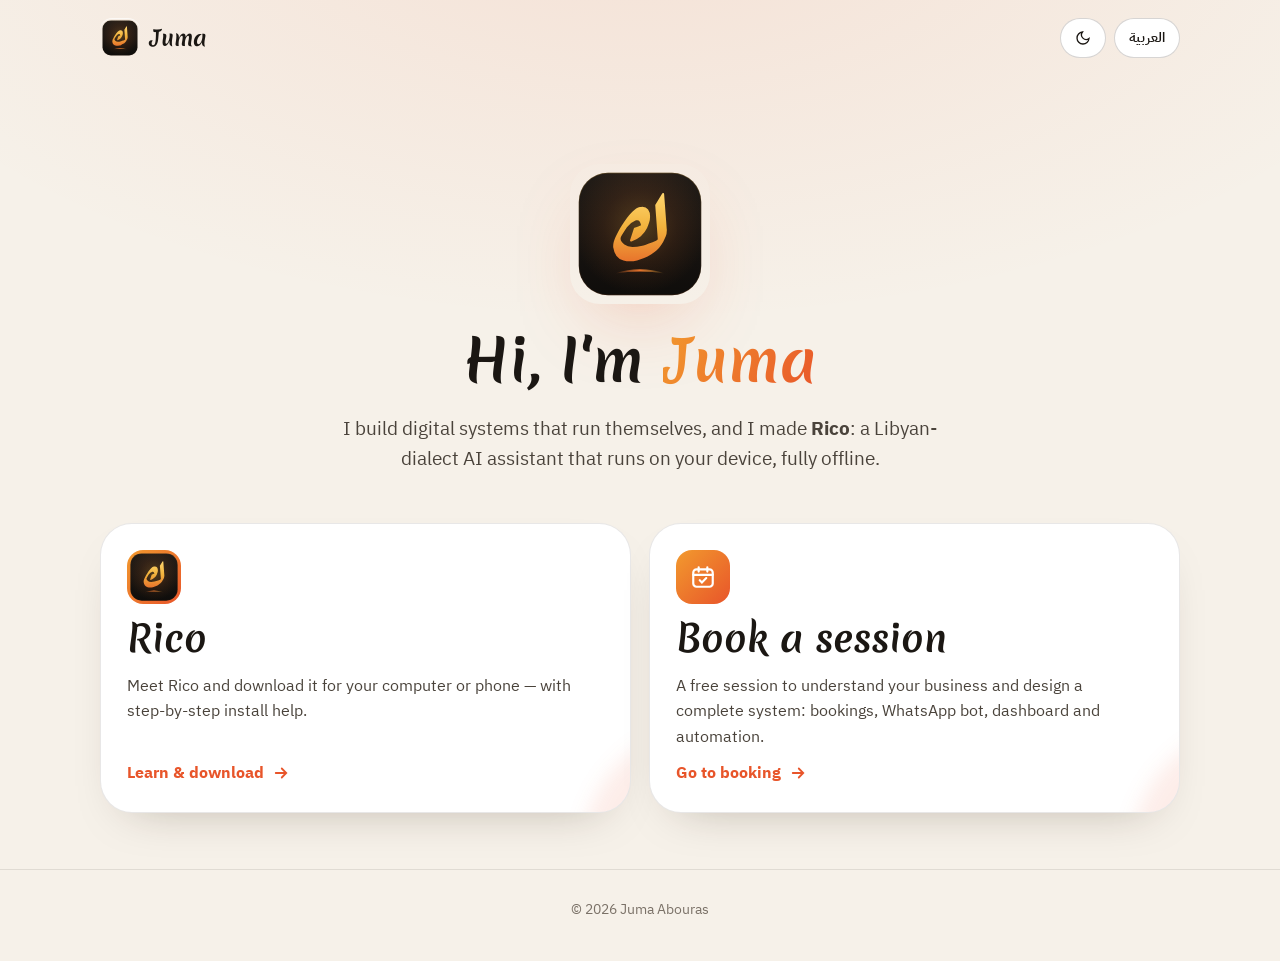
==== docs/index.html @ ad1e9b64 "Website: home hub + Rico page" ====
<!doctype html>
<html lang="ar" dir="rtl" data-title-ar="جمعة · ريكو والحجز" data-title-en="Juma · Rico & Booking">
<head>
<meta charset="utf-8">
<meta name="viewport" content="width=device-width, initial-scale=1, viewport-fit=cover">
<title>جمعة · ريكو والحجز</title>
<meta name="description" content="ريكو: مساعد ذكي يحكي ليبي ويخدم بدون إنترنت — واحجز استشارتك المجانية مع جمعة.">
<meta name="theme-color" content="#F6F1E9" media="(prefers-color-scheme: light)">
<meta name="theme-color" content="#0D0F13" media="(prefers-color-scheme: dark)">
<meta property="og:title" content="جمعة · ريكو والحجز">
<meta property="og:description" content="ريكو: مساعد ذكي بالليبي يخدم بدون إنترنت — واحجز استشارتك المجانية.">
<meta property="og:image" content="assets/icon-256.png">
<link rel="icon" href="assets/icon.svg" type="image/svg+xml">
<link rel="apple-touch-icon" href="assets/icon-256.png">
<link rel="preconnect" href="https://fonts.googleapis.com"><link rel="preconnect" href="https://fonts.gstatic.com" crossorigin>
<link href="https://fonts.googleapis.com/css2?family=IBM+Plex+Sans+Arabic:wght@400;500;600;700&family=Space+Grotesk:wght@400;500;700&display=swap" rel="stylesheet">
<link rel="stylesheet" href="assets/site.css">
<style>html[lang="ar"] .en, html[lang="en"] .ar { display: none !important; }</style>
<script src="assets/site.js"></script>
</head>
<body>
<div class="wrap">
  <header class="bar">
    <a class="brand" href="./"><img src="assets/icon.svg" alt=""><span><span class="ar">جمعة</span><span class="en">Juma</span></span></a>
    <div class="tools">
      <button class="chip" id="themeBtn" type="button" aria-label="Theme"><svg viewBox="0 0 24 24" fill="none" stroke="currentColor" stroke-width="2"><path d="M21 12.8A9 9 0 1 1 11.2 3a7 7 0 0 0 9.8 9.8z"/></svg></button>
      <button class="chip" id="langBtn" type="button">English</button>
    </div>
  </header>

  <main>
    <div class="hero">
      <img class="logo-xl" src="assets/icon.svg" alt="">
      <h1><span class="ar">أهلاً، أنا <span class="grad">جمعة</span></span><span class="en">Hi, I'm <span class="grad">Juma</span></span></h1>
      <p class="lead">
        <span class="ar">نبني منظومات رقمية تخدم لحالها، ونطوّر <b>ريكو</b>: مساعد ذكي يحكي ليبي ويخدم على جهازك بدون إنترنت.</span>
        <span class="en">I build digital systems that run themselves, and I made <b>Rico</b>: a Libyan-dialect AI assistant that runs on your device, fully offline.</span>
      </p>
    </div>

    <div class="cards">
      <a class="card" href="rico.html">
        <div class="ico"><img src="assets/icon.svg" alt=""></div>
        <h2 style="margin:0"><span class="ar">ريكو</span><span class="en">Rico</span></h2>
        <p><span class="ar">تعرّف على ريكو، وحمّله للكمبيوتر ولا التلفون، مع شرح التثبيت خطوة بخطوة.</span><span class="en">Meet Rico and download it for your computer or phone — with step-by-step install help.</span></p>
        <span class="go"><span class="ar">تعرّف وحمّل</span><span class="en">Learn &amp; download</span>
          <svg width="18" height="18" viewBox="0 0 24 24" fill="none" stroke="currentColor" stroke-width="2.4" stroke-linecap="round"><path d="M5 12h14M13 6l6 6-6 6"/></svg></span>
      </a>
      <a class="card" href="https://giumaa-booking.netlify.app/" target="_blank" rel="noopener">
        <div class="ico"><svg viewBox="0 0 24 24" fill="none" stroke="currentColor" stroke-width="2" stroke-linecap="round"><rect x="3" y="5" width="18" height="16" rx="3"/><path d="M3 10h18M8 3v4M16 3v4M9 15l2 2 4-4"/></svg></div>
        <h2 style="margin:0"><span class="ar">احجز استشارتك</span><span class="en">Book a session</span></h2>
        <p><span class="ar">جلسة مجانية نفهموا فيها شغلك، ونصممولك منظومة كاملة: حجوزات، بوت واتساب، لوحة تحكم وأتمتة.</span><span class="en">A free session to understand your business and design a complete system: bookings, WhatsApp bot, dashboard and automation.</span></p>
        <span class="go"><span class="ar">روح للحجز</span><span class="en">Go to booking</span>
          <svg width="18" height="18" viewBox="0 0 24 24" fill="none" stroke="currentColor" stroke-width="2.4" stroke-linecap="round"><path d="M5 12h14M13 6l6 6-6 6"/></svg></span>
      </a>
    </div>
  </main>
</div>
<footer><div class="wrap">© 2026 <span class="ar">جمعة أبوراس</span><span class="en">Juma Abouras</span></div></footer>
</body>
</html>
---- docs/assets/site.css ----
@font-face { font-family: "Ruqaa"; src: url("fonts/ArefRuqaa-Bold.woff2") format("woff2"); font-weight: 700; font-display: swap; unicode-range: U+0600-06FF, U+0750-077F, U+08A0-08FF, U+FB50-FDFF, U+FE70-FEFF; }
@font-face { font-family: "Merienda"; src: url("fonts/Merienda-Variable.woff2") format("woff2"); font-weight: 300 900; font-display: swap; }

:root {
  --font-head: "Ruqaa", "Merienda", "IBM Plex Sans Arabic", serif;
  --font-body: "IBM Plex Sans Arabic", "Space Grotesk", system-ui, sans-serif;
  --r-sm: 10px; --r-md: 16px; --r-lg: 24px; --r-xl: 32px;
  --ease: cubic-bezier(.2, .8, .2, 1);
  --bg: #F6F1E9; --bg-2: #EFE7DB; --surface: #FFFFFF; --surface-2: #FBF8F3;
  --line: rgba(33, 27, 20, .10); --line-2: rgba(33, 27, 20, .18);
  --ink: #1B1713; --ink-2: #4A433B; --muted: #7A7167;
  --accent: #E8552A; --accent-2: #F29A2E; --accent-ink: #FFFFFF;
  --accent-soft: rgba(232, 85, 42, .10);
  --glow: 0 30px 80px -30px rgba(232, 85, 42, .35);
  --shadow: 0 1px 0 rgba(255,255,255,.7) inset, 0 20px 50px -30px rgba(40, 25, 10, .35);
  color-scheme: light;
}
@media (prefers-color-scheme: dark) {
  :root:not([data-theme="light"]) {
    --bg: #0D0F13; --bg-2: #13161C; --surface: #171A21; --surface-2: #1D2129;
    --line: rgba(255, 244, 230, .08); --line-2: rgba(255, 244, 230, .16);
    --ink: #F4EDE3; --ink-2: #CFC5B8; --muted: #9A9085;
    --accent: #F06A3A; --accent-2: #F2B33D; --accent-ink: #160D07;
    --accent-soft: rgba(240, 106, 58, .14);
    --glow: 0 30px 90px -30px rgba(240, 106, 58, .45);
    --shadow: 0 1px 0 rgba(255,255,255,.04) inset, 0 24px 60px -30px rgba(0, 0, 0, .7);
    color-scheme: dark;
  }
}
:root[data-theme="dark"] {
  --bg: #0D0F13; --bg-2: #13161C; --surface: #171A21; --surface-2: #1D2129;
  --line: rgba(255, 244, 230, .08); --line-2: rgba(255, 244, 230, .16);
  --ink: #F4EDE3; --ink-2: #CFC5B8; --muted: #9A9085;
  --accent: #F06A3A; --accent-2: #F2B33D; --accent-ink: #160D07;
  --accent-soft: rgba(240, 106, 58, .14);
  --glow: 0 30px 90px -30px rgba(240, 106, 58, .45);
  --shadow: 0 1px 0 rgba(255,255,255,.04) inset, 0 24px 60px -30px rgba(0, 0, 0, .7);
  color-scheme: dark;
}

* { box-sizing: border-box; }
html { -webkit-text-size-adjust: 100%; scroll-behavior: smooth; }
body {
  margin: 0; min-height: 100dvh; background: var(--bg); color: var(--ink);
  font: 16px/1.75 var(--font-body); overflow-x: hidden;
  background-image: radial-gradient(1200px 600px at 50% -10%, var(--accent-soft), transparent 70%);
  transition: background-color .25s var(--ease), color .25s var(--ease);
}
:lang(en) body, html[lang="en"] body { line-height: 1.6; }
a { color: inherit; }
img, svg { display: block; max-width: 100%; }
:focus-visible { outline: 3px solid var(--accent); outline-offset: 3px; border-radius: 8px; }

.wrap { width: min(1080px, 100% - 32px); margin-inline: auto; }

/* top bar */
.bar { display: flex; align-items: center; justify-content: space-between; gap: 12px; padding: 18px 0; }
.brand { display: flex; align-items: center; gap: 10px; text-decoration: none; font: 700 1.35rem/1 var(--font-head); }
.brand img { width: 40px; height: 40px; border-radius: 12px; box-shadow: var(--shadow); }
.tools { display: flex; gap: 8px; }
.chip {
  border: 1px solid var(--line-2); background: var(--surface); color: var(--ink);
  border-radius: 999px; padding: 8px 14px; font: 600 .85rem/1 var(--font-body); cursor: pointer;
  min-height: 40px; display: inline-flex; align-items: center; gap: 6px;
  transition: border-color .2s var(--ease), transform .2s var(--ease);
}
.chip:hover { border-color: var(--accent); }
.chip svg { width: 16px; height: 16px; }

/* hero */
.hero { text-align: center; padding: clamp(32px, 8vw, 88px) 0 clamp(24px, 5vw, 48px); }
.logo-xl { width: clamp(96px, 22vw, 140px); margin: 0 auto 18px; border-radius: 30px; box-shadow: var(--glow); animation: float 6s ease-in-out infinite; }
@keyframes float { 50% { transform: translateY(-6px); } }
h1, h2, h3 { font-family: var(--font-head); font-weight: 700; line-height: 1.35; margin: 0; }
h1 { font-size: clamp(2.1rem, 7vw, 3.6rem); }
h2 { font-size: clamp(1.6rem, 4.6vw, 2.3rem); margin-bottom: 14px; }
h3 { font-size: 1.3rem; }
.lead { color: var(--ink-2); font-size: clamp(1.02rem, 2.6vw, 1.2rem); max-width: 640px; margin: 14px auto 0; }
.grad { background: linear-gradient(120deg, var(--accent-2), var(--accent)); -webkit-background-clip: text; background-clip: text; color: transparent; }

/* big link cards */
.cards { display: grid; grid-template-columns: repeat(auto-fit, minmax(min(100%, 320px), 1fr)); gap: 18px; padding-bottom: 56px; }
.card {
  position: relative; display: flex; flex-direction: column; gap: 10px; text-decoration: none;
  background: var(--surface); border: 1px solid var(--line); border-radius: var(--r-xl); padding: 26px;
  box-shadow: var(--shadow); overflow: hidden;
  transition: transform .25s var(--ease), border-color .25s var(--ease), box-shadow .25s var(--ease);
}
.card::after { content: ""; position: absolute; inset: auto -40% -60% auto; width: 260px; height: 260px; border-radius: 50%; background: var(--accent-soft); filter: blur(10px); }
.card:hover { transform: translateY(-4px); border-color: var(--accent); box-shadow: var(--glow); }
.card .ico { width: 54px; height: 54px; border-radius: 16px; display: grid; place-items: center; background: linear-gradient(135deg, var(--accent-2), var(--accent)); color: var(--accent-ink); }
.card .ico img { width: 54px; height: 54px; border-radius: 16px; }
.card .ico svg { width: 26px; height: 26px; }
.card p { margin: 0; color: var(--ink-2); }
.card .go { margin-top: auto; display: inline-flex; align-items: center; gap: 8px; font-weight: 700; color: var(--accent); }
[dir="rtl"] .card .go svg { transform: scaleX(-1); }

/* buttons */
.btn {
  display: inline-flex; align-items: center; justify-content: center; gap: 10px; min-height: 52px;
  padding: 12px 22px; border-radius: 999px; border: 0; cursor: pointer; text-decoration: none;
  background: linear-gradient(135deg, var(--accent-2), var(--accent)); color: var(--accent-ink);
  font: 700 1rem/1.2 var(--font-body); box-shadow: var(--glow);
  transition: transform .2s var(--ease), filter .2s var(--ease);
}
.btn:hover { transform: translateY(-2px); filter: saturate(1.1); }
.btn.ghost { background: var(--surface); color: var(--ink); border: 1px solid var(--line-2); box-shadow: none; }
.btn svg { width: 20px; height: 20px; flex: none; }
.btn small { display: block; font-weight: 500; opacity: .8; font-size: .78rem; }

/* sections */
section { padding: clamp(36px, 7vw, 72px) 0; }
.sec-head { text-align: center; margin-bottom: 28px; }
.sec-head p { color: var(--ink-2); margin: 0 auto; max-width: 620px; }
.grid { display: grid; gap: 16px; grid-template-columns: repeat(auto-fit, minmax(min(100%, 230px), 1fr)); }
.tile { background: var(--surface); border: 1px solid var(--line); border-radius: var(--r-lg); padding: 20px; box-shadow: var(--shadow); }
.tile h3 { font-size: 1.15rem; margin-bottom: 6px; font-family: var(--font-body); font-weight: 700; }
.tile p { margin: 0; color: var(--ink-2); font-size: .96rem; }
.tile .em { font-size: 1.6rem; line-height: 1; margin-bottom: 10px; }

/* downloads */
.dl { display: grid; gap: 14px; grid-template-columns: repeat(auto-fit, minmax(min(100%, 240px), 1fr)); }
.dl a.btn { width: 100%; justify-content: flex-start; text-align: start; border-radius: var(--r-lg); padding: 16px 20px; }
.dl a.btn.mine { outline: 3px solid var(--accent-2); outline-offset: 3px; }
.note { margin-top: 14px; color: var(--muted); font-size: .9rem; text-align: center; }

/* install steps */
.tabs { display: flex; gap: 8px; flex-wrap: wrap; justify-content: center; margin-bottom: 18px; }
.tabs button[aria-selected="true"] { background: linear-gradient(135deg, var(--accent-2), var(--accent)); color: var(--accent-ink); border-color: transparent; }
.panel { background: var(--surface); border: 1px solid var(--line); border-radius: var(--r-xl); padding: clamp(20px, 4vw, 32px); box-shadow: var(--shadow); }
.panel[hidden] { display: none; }
.steps { counter-reset: s; list-style: none; margin: 0; padding: 0; display: grid; gap: 14px; }
.steps li { counter-increment: s; display: grid; grid-template-columns: 40px 1fr; gap: 12px; align-items: start; }
.steps li::before { content: counter(s); width: 40px; height: 40px; border-radius: 12px; display: grid; place-items: center; font-weight: 700; background: var(--accent-soft); color: var(--accent); }
.steps b { color: var(--ink); }
code, kbd { font-family: ui-monospace, "JetBrains Mono", Consolas, monospace; font-size: .88em; background: var(--surface-2); border: 1px solid var(--line); border-radius: 8px; padding: 2px 7px; direction: ltr; unicode-bidi: isolate; overflow-wrap: anywhere; }
.warn { margin-top: 18px; padding: 14px 16px; border-radius: var(--r-md); background: var(--accent-soft); border: 1px solid var(--line-2); color: var(--ink-2); font-size: .95rem; }

/* models table */
.models { display: grid; gap: 12px; grid-template-columns: repeat(auto-fit, minmax(min(100%, 220px), 1fr)); }
.model { background: var(--surface); border: 1px solid var(--line); border-radius: var(--r-lg); padding: 18px; }
.model .ram { display: inline-block; font-weight: 700; color: var(--accent); background: var(--accent-soft); border-radius: 999px; padding: 4px 12px; font-size: .85rem; margin-bottom: 8px; }
.model h3 { font-family: var(--font-head); }
.model p { margin: 4px 0 0; color: var(--ink-2); font-size: .94rem; }

/* faq */
details { background: var(--surface); border: 1px solid var(--line); border-radius: var(--r-md); padding: 14px 18px; }
details + details { margin-top: 10px; }
summary { cursor: pointer; font-weight: 700; list-style: none; display: flex; justify-content: space-between; gap: 12px; }
summary::-webkit-details-marker { display: none; }
summary::after { content: "+"; color: var(--accent); font-size: 1.3rem; line-height: 1; }
details[open] summary::after { content: "–"; }
details p { margin: 10px 0 0; color: var(--ink-2); }

footer { border-top: 1px solid var(--line); padding: 28px 0 40px; color: var(--muted); font-size: .9rem; text-align: center; }
footer a { color: var(--ink-2); }

.back { display: inline-flex; align-items: center; gap: 6px; text-decoration: none; color: var(--ink-2); font-weight: 600; }
[dir="rtl"] .back svg { transform: scaleX(-1); }

@media (max-width: 560px) {
  .bar { padding: 12px 0; }
  .brand span { display: none; }
  .card { padding: 22px; }
}
@media (prefers-reduced-motion: reduce) {
  *, *::before, *::after { animation: none !important; transition: none !important; scroll-behavior: auto !important; }
}
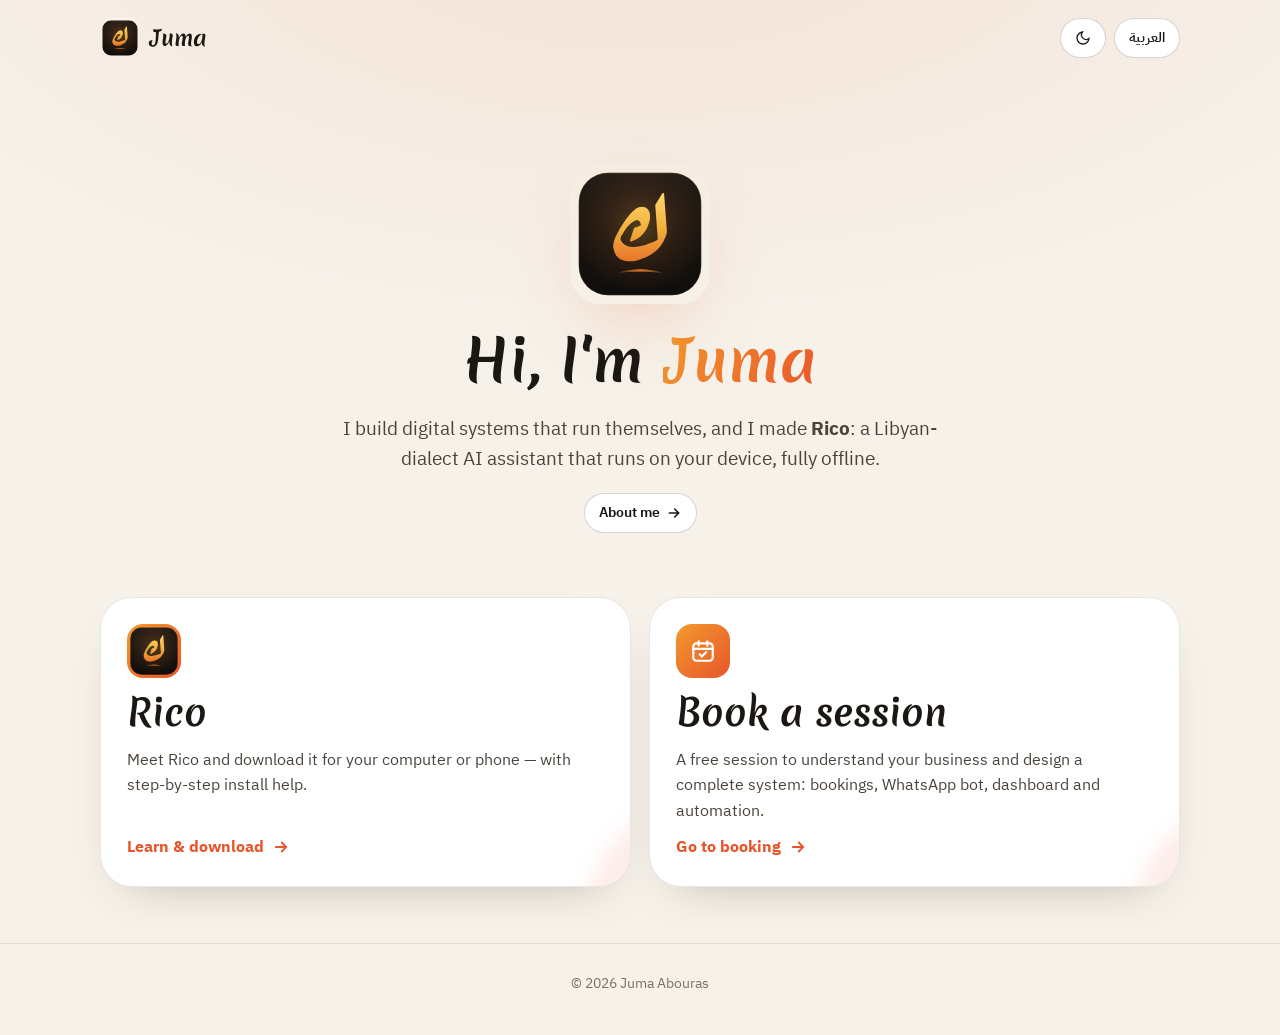
==== commit eddc7684: "Website: about page" ====
--- a/docs/index.html
+++ b/docs/index.html
@@ -36,6 +36,7 @@
         <span class="ar">نبني منظومات رقمية تخدم لحالها، ونطوّر <b>ريكو</b>: مساعد ذكي يحكي ليبي ويخدم على جهازك بدون إنترنت.</span>
         <span class="en">I build digital systems that run themselves, and I made <b>Rico</b>: a Libyan-dialect AI assistant that runs on your device, fully offline.</span>
       </p>
+      <p style="margin-top:18px"><a class="chip" href="about.html" style="text-decoration:none"><span class="ar">تعرّف عليّ</span><span class="en">About me</span> <svg viewBox="0 0 24 24" fill="none" stroke="currentColor" stroke-width="2.4" stroke-linecap="round" style="transform:var(--flip,none)"><path d="M5 12h14M13 6l6 6-6 6"/></svg></a></p>
     </div>
 
     <div class="cards">
--- a/docs/assets/site.css
+++ b/docs/assets/site.css
@@ -166,3 +166,8 @@
 @media (prefers-reduced-motion: reduce) {
   *, *::before, *::after { animation: none !important; transition: none !important; scroll-behavior: auto !important; }
 }
+
+.btn small { direction: ltr; unicode-bidi: isolate; }
+[dir="rtl"] .btn small { text-align: right; }
+
+[dir="rtl"] { --flip: scaleX(-1); }
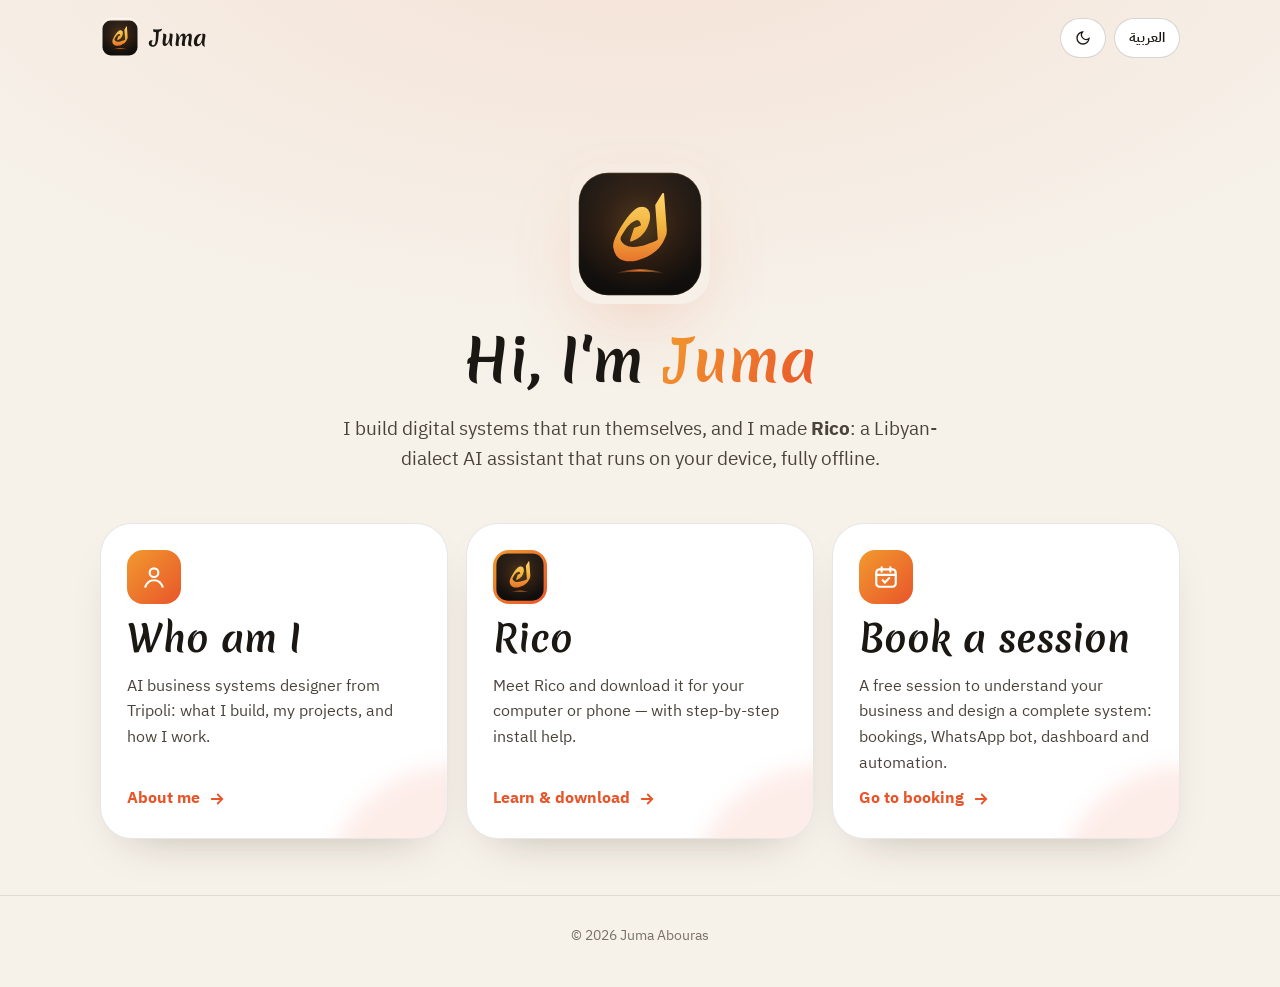
==== commit 90bd9144: "Website: who-am-I card on home" ====
--- a/docs/index.html
+++ b/docs/index.html
@@ -36,10 +36,16 @@
         <span class="ar">نبني منظومات رقمية تخدم لحالها، ونطوّر <b>ريكو</b>: مساعد ذكي يحكي ليبي ويخدم على جهازك بدون إنترنت.</span>
         <span class="en">I build digital systems that run themselves, and I made <b>Rico</b>: a Libyan-dialect AI assistant that runs on your device, fully offline.</span>
       </p>
-      <p style="margin-top:18px"><a class="chip" href="about.html" style="text-decoration:none"><span class="ar">تعرّف عليّ</span><span class="en">About me</span> <svg viewBox="0 0 24 24" fill="none" stroke="currentColor" stroke-width="2.4" stroke-linecap="round" style="transform:var(--flip,none)"><path d="M5 12h14M13 6l6 6-6 6"/></svg></a></p>
     </div>
 
     <div class="cards">
+      <a class="card" href="about.html">
+        <div class="ico"><svg viewBox="0 0 24 24" fill="none" stroke="currentColor" stroke-width="2" stroke-linecap="round"><circle cx="12" cy="8" r="4"/><path d="M4 21c1.5-4 4.5-6 8-6s6.5 2 8 6"/></svg></div>
+        <h2 style="margin:0"><span class="ar">من أنا</span><span class="en">Who am I</span></h2>
+        <p><span class="ar">مصمم منظومات أعمال ذكية من طرابلس: شن نبني، مشاريعي، وطريقتي في الشغل.</span><span class="en">AI business systems designer from Tripoli: what I build, my projects, and how I work.</span></p>
+        <span class="go"><span class="ar">تعرّف عليّ</span><span class="en">About me</span>
+          <svg width="18" height="18" viewBox="0 0 24 24" fill="none" stroke="currentColor" stroke-width="2.4" stroke-linecap="round"><path d="M5 12h14M13 6l6 6-6 6"/></svg></span>
+      </a>
       <a class="card" href="rico.html">
         <div class="ico"><img src="assets/icon.svg" alt=""></div>
         <h2 style="margin:0"><span class="ar">ريكو</span><span class="en">Rico</span></h2>
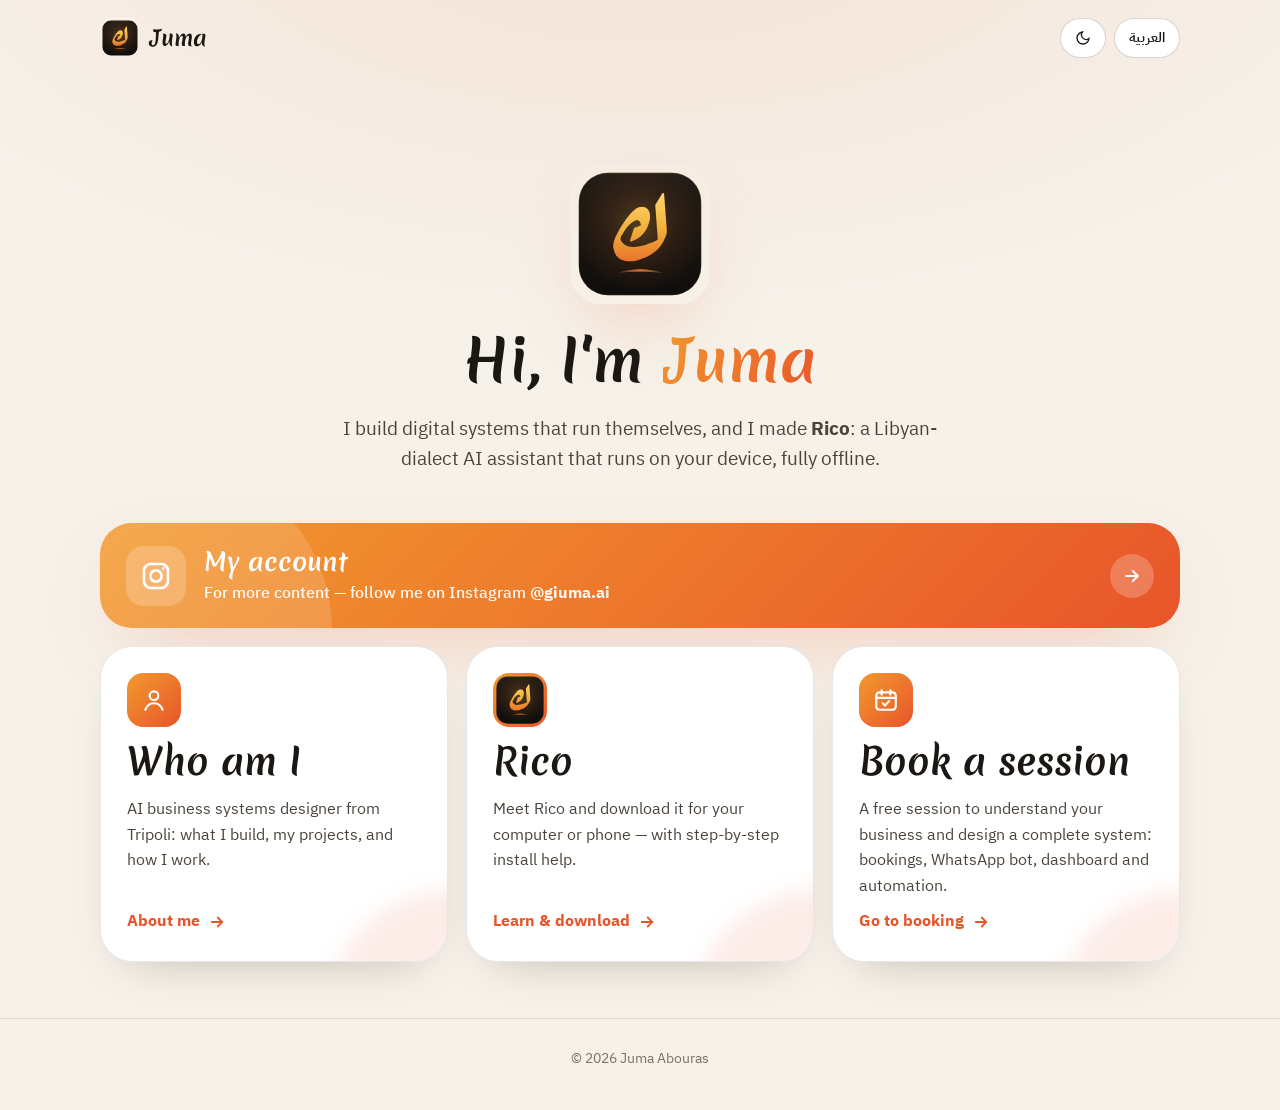
==== commit f605afae: "Website: featured Instagram account card" ====
--- a/docs/index.html
+++ b/docs/index.html
@@ -38,6 +38,15 @@
       </p>
     </div>
 
+    <a class="feature" href="https://www.instagram.com/giuma.ai/" target="_blank" rel="noopener">
+      <span class="feature-ico" aria-hidden="true"><svg viewBox="0 0 24 24" fill="none" stroke="currentColor" stroke-width="2" stroke-linecap="round"><rect x="3" y="3" width="18" height="18" rx="5"/><circle cx="12" cy="12" r="4.2"/><circle cx="17.4" cy="6.6" r="1.1" fill="currentColor" stroke="none"/></svg></span>
+      <span class="feature-text">
+        <strong><span class="ar">حسابي</span><span class="en">My account</span></strong>
+        <span><span class="ar">لرؤية محتوى أكثر — تابعني على إنستغرام</span><span class="en">For more content — follow me on Instagram</span> <b class="handle">@giuma.ai</b></span>
+      </span>
+      <span class="feature-go" aria-hidden="true"><svg viewBox="0 0 24 24" fill="none" stroke="currentColor" stroke-width="2.4" stroke-linecap="round"><path d="M5 12h14M13 6l6 6-6 6"/></svg></span>
+    </a>
+
     <div class="cards">
       <a class="card" href="about.html">
         <div class="ico"><svg viewBox="0 0 24 24" fill="none" stroke="currentColor" stroke-width="2" stroke-linecap="round"><circle cx="12" cy="8" r="4"/><path d="M4 21c1.5-4 4.5-6 8-6s6.5 2 8 6"/></svg></div>
--- a/docs/assets/site.css
+++ b/docs/assets/site.css
@@ -171,3 +171,22 @@
 [dir="rtl"] .btn small { text-align: right; }
 
 [dir="rtl"] { --flip: scaleX(-1); }
+
+/* featured account card */
+.feature {
+  position: relative; display: flex; align-items: center; gap: 18px; margin-bottom: 18px; overflow: hidden;
+  padding: 22px 26px; border-radius: var(--r-xl); text-decoration: none; color: var(--accent-ink);
+  background: linear-gradient(135deg, var(--accent-2), var(--accent));
+  box-shadow: var(--glow); transition: transform .25s var(--ease), filter .25s var(--ease);
+}
+.feature::before { content: ""; position: absolute; inset: -60% auto auto -10%; width: 340px; height: 340px; border-radius: 50%; background: rgba(255, 255, 255, .14); }
+.feature:hover { transform: translateY(-3px); filter: saturate(1.08); }
+.feature-ico { position: relative; flex: none; width: 60px; height: 60px; border-radius: 18px; display: grid; place-items: center; background: rgba(255, 255, 255, .2); }
+.feature-ico svg { width: 32px; height: 32px; }
+.feature-text { position: relative; display: grid; gap: 2px; min-width: 0; }
+.feature-text strong { font: 700 1.55rem/1.35 var(--font-head); }
+.feature-text > span { font-weight: 500; opacity: .95; }
+.feature .handle { direction: ltr; unicode-bidi: isolate; font-weight: 700; white-space: nowrap; }
+.feature-go { position: relative; margin-inline-start: auto; flex: none; width: 44px; height: 44px; border-radius: 50%; display: grid; place-items: center; background: rgba(255, 255, 255, .22); }
+.feature-go svg { width: 20px; height: 20px; transform: var(--flip, none); }
+@media (max-width: 560px) { .feature { padding: 18px; gap: 14px; } .feature-ico { width: 52px; height: 52px; } .feature-go { display: none; } }
